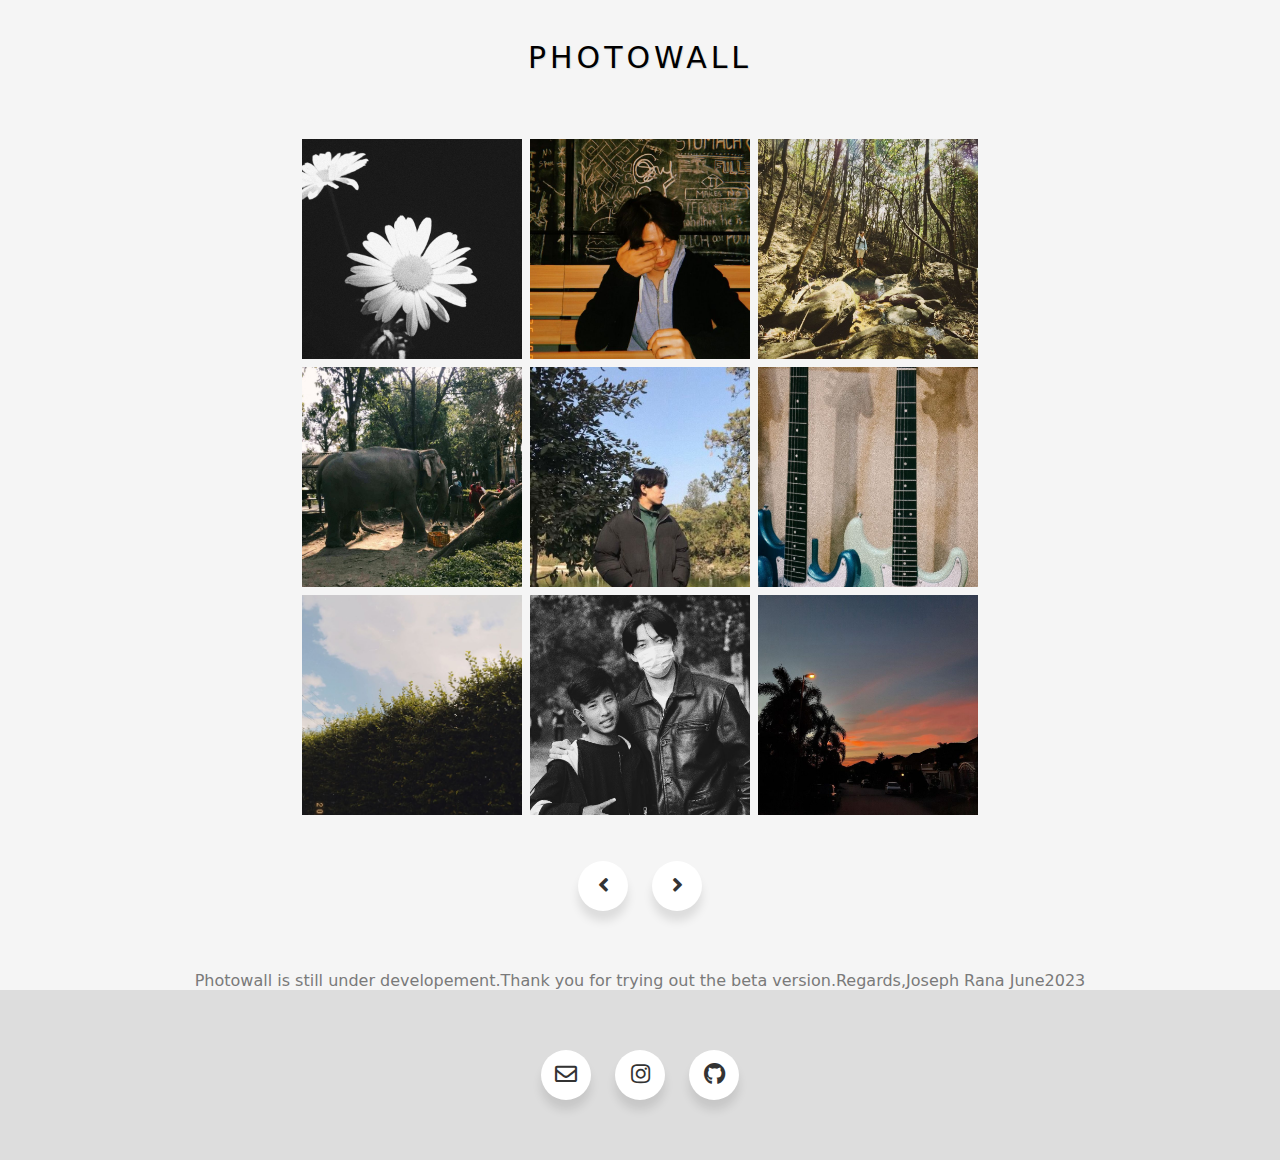
==== page2.html @ 4b539d92 "Add files via upload" ====
<!DOCTYPE html>
<html>
  <head>
    <meta charset="utf-8">
    <meta name="viewport" content="width=device-width, initial-scale=1">
    <!-- Font Awesome 5 CSS -->
    <link rel='stylesheet' href='https://cdnjs.cloudflare.com/ajax/libs/font-awesome/5.15.1/css/all.min.css'>
    <!-- Social Buttons CSS -->
    <link rel="stylesheet" href="css/button.css">	
    <link rel="stylesheet" href="css/openimage.css">

    <title style="font-weight: bold;">PHOTOWALL</title>
    <link rel="icon" href="logo/favicon.ico">
    <link rel="stylesheet" href="css/note.css">
    <style>
      body{
        background-color: whitesmoke;
      }
      .layout {
        width: auto;
        height: auto;
        display: grid;
        grid-template-rows: repeat(3, 220px);
        grid-template-columns: repeat(3, 220px);
        gap: 8px;
        justify-content: center;
        margin-top: 5%;
      }

      .photobox {
        border: none;
        border-width: 1px;
        overflow: hidden;
        display: flex;
        justify-content: center;
        align-items: center;
      }

      .title-container {
        display: flex;
        justify-content: center;
        align-items: center;
      }

      .title {
        font-family: system-ui, -apple-system, BlinkMacSystemFont, 'Segoe UI', Roboto, Oxygen, Ubuntu, Cantarell, 'Open Sans', 'Helvetica Neue', sans-serif;
        letter-spacing: 4px;
        font-weight: 500;
        font-size: 30px;
        padding-top: 40px;
        padding-bottom: 0px;
        text-align: center;
        text-shadow: 1px 1px 1px rgba(0, 0, 0, 0.1);
      }

      .image {
        max-width: 100%;
        height: auto;
        transition: opacity 0.15s;
      }
      .image:hover{
        opacity: 90%;
      }
      @media (max-width: 767px) {
        .layout {
        width: auto;
        height: auto;
        display: grid;
        grid-template-rows: repeat(9, 220px);
        grid-template-columns: repeat(1, 220px);
        gap: 8px;
        justify-content: center;
        margin-top: 5%;
         }}
    </style>
  </head>
  <body>
    <div class="title-container">
      <div class="title">PHOTOWALL</div>
    </div>
    <section class="layout">
      <div class="photobox">
        <img src="images/image1.jpg" alt="" class="image" onclick="openImage(this)">
      </div>
      <div class="photobox">
        <img src="images/image2.jpg" alt="" class="image" onclick="openImage(this)">
      </div>
      <div class="photobox">
        <img src="images/image3.jpg" alt="" class="image" onclick="openImage(this)">
      </div>
      <div class="photobox">
        <img src="images/image4.jpg" alt="" class="image" onclick="openImage(this)">
      </div>
      <div class="photobox">
          <img src="images/image5.jpg" alt="" class="image" onclick="openImage(this)">
      </div>
      <div class="photobox">
        <img src="images/image6.jpg" alt="" class="image" onclick="openImage(this)">
      </div>
      <div class="photobox">
        <img src="images/image7.jpg" alt="" class="image" onclick="openImage(this)">
      </div>
      <div class="photobox">
        <img src="images/image8.jpg" alt="" class="image" onclick="openImage(this)">
      </div>
      <div class="photobox">
        <img src="images/image9.jpg" alt="" class="image" onclick="openImage(this)">
      </div>
      <div id="overlay" class="photobox-overlay" onclick="closeImage()">
        <img id="fullImage" src="" alt="">
      </div>
    </section>
    <br>
    <br>
    <div class="wrapper" style="background: none; margin-top: 0px; padding-top: 0px;">
      <a href="index.html" class="icon youtube" id="previousPage" target="_self">
        <span><i class="fa fa-angle-left"></i></span>
      </a>
      <a href="page2.html" class="icon youtube" id="nextPage" target="_self">
        <span><i class="fa fa-angle-right"></i></span>
      </a>
    </div>
    
    <script src="js/pagecheck.js"></script>

    <div class="usernote">Photowall is still under developement.Thank you for trying out the beta version.Regards,Joseph Rana June2023</div>

    <div class="wrapper">
      <a href="https://mail.google.com/mail/u/0/#inbox?compose=GTvVlcSMTDxGlQgKJHTKpvcbzsxfJsstkmxQTtvJkmTQJgbRqJCrmjrSrvxbMxvwhbrCWmBgWHNfg" class="icon twitter" target="_blank">
        <span><i class="far fa-envelope"></i></span>
      </a>
      <a href="https://www.instagram.com/jmag.ar/" class="icon instagram" target="_blank">
        <span><i class="fab fa-instagram"></i></span>
      </a>
      <a href="https://github.com/JosephRana11" class="icon github" target="_blank">
        <span><i class="fab fa-github"></i></span>
      </a>
    </div>
   
   <script src="js/script.js"></script>

  </body>
</html>
---- css/button.css ----
/*
    Auther: Abdelrhman Said
*/

@import url("https://fonts.googleapis.com/css2?family=Poppins&display=swap");

* {
  margin: 0;
  padding: 0;
  box-sizing: border-box;
}

*:focus,
*:active {
  outline: none !important;
  -webkit-tap-highlight-color: transparent;
}

.wrapper{
    background: #ddd;
    padding: 50px;
    text-align: center;
}

.wrapper .icon{
  position: relative;
  background-color: #ffffff;
  border-radius: 50%;
  margin: 10px;
  width: 50px;
  height: 50px;
  line-height: 50px;
  font-size: 22px;
  display: inline-block;
  align-items: center;
  box-shadow: 0 10px 10px rgba(0, 0, 0, 0.1);
  cursor: pointer;
  transition: all 0.2s cubic-bezier(0.68, -0.55, 0.265, 1.55);
  color: #333;
  text-decoration: none;
}

.wrapper .tooltip {
  position: absolute;
  top: 0;
  line-height: 1.5;
  font-size: 14px;
  background-color: #ffffff;
  color: #ffffff;
  padding: 5px 8px;
  border-radius: 5px;
  box-shadow: 0 10px 10px rgba(0, 0, 0, 0.1);
  opacity: 0;
  pointer-events: none;
  transition: all 0.3s cubic-bezier(0.68, -0.55, 0.265, 1.55);
}

.wrapper .tooltip::before {
  position: absolute;
  content: "";
  height: 8px;
  width: 8px;
  background-color: #ffffff;
  bottom: -3px;
  left: 50%;
  transform: translate(-50%) rotate(45deg);
  transition: all 0.3s cubic-bezier(0.68, -0.55, 0.265, 1.55);
}

.wrapper .icon:hover span,
.wrapper .icon:hover .tooltip {
  text-shadow: 0px -1px 0px rgba(0, 0, 0, 0.1);
}

.wrapper .facebook:hover,
.wrapper .facebook:hover .tooltip,
.wrapper .facebook:hover .tooltip::before {
  background-color: #3b5999;
  color: #ffffff;
}

.wrapper .twitter:hover,
.wrapper .twitter:hover .tooltip,
.wrapper .twitter:hover .tooltip::before {
  background-color: #267cb5;
  color: #ffffff;
}

.wrapper .instagram:hover,
.wrapper .instagram:hover .tooltip,
.wrapper .instagram:hover .tooltip::before {
  background-color: #e1306c;
  color: #ffffff;
}

.wrapper .github:hover,
.wrapper .github:hover .tooltip,
.wrapper .github:hover .tooltip::before {
  background-color: #333333;
  color: #ffffff;
}

.wrapper .youtube:hover,
.wrapper .youtube:hover .tooltip,
.wrapper .youtube:hover .tooltip::before {
  background-color: rgb(177, 176, 176);
  color: #ffffff;
}
---- css/openimage.css ----
.photobox {
    position: relative;
    display: inline-block;
  }

  .photobox-overlay {
    display: none;
    position: fixed;
    top: 0;
    left: 0;
    width: 100%;
    height: 100%;
    background: rgba(0, 0, 0, 0.7);
    text-align: center;
    z-index: 9999;
  }

  .photobox-overlay img {
    max-width: 90%;
    max-height: 90%;
    margin-top: 5%;
  }

  .photobox-overlay {
    /* Existing styles */
    opacity: 0;
    transition: opacity 0.3s ease;
  }
  
  .photobox-overlay.show {
    opacity: 1;
  }
  
  .photobox-overlay img {
    /* Existing styles */
    transform: scale(0);
    transition: transform 0.3s ease;
  }
  
  .photobox-overlay.show img {
    transform: scale(1);
  }
---- css/note.css ----
.usernote{
    text-align: center; 
    font-family:system-ui, -apple-system, BlinkMacSystemFont, 'Segoe UI', Roboto, Oxygen, Ubuntu, Cantarell, 'Open Sans', 'Helvetica Neue', sans-serif; 
    color: rgb(122, 122, 122);"
}
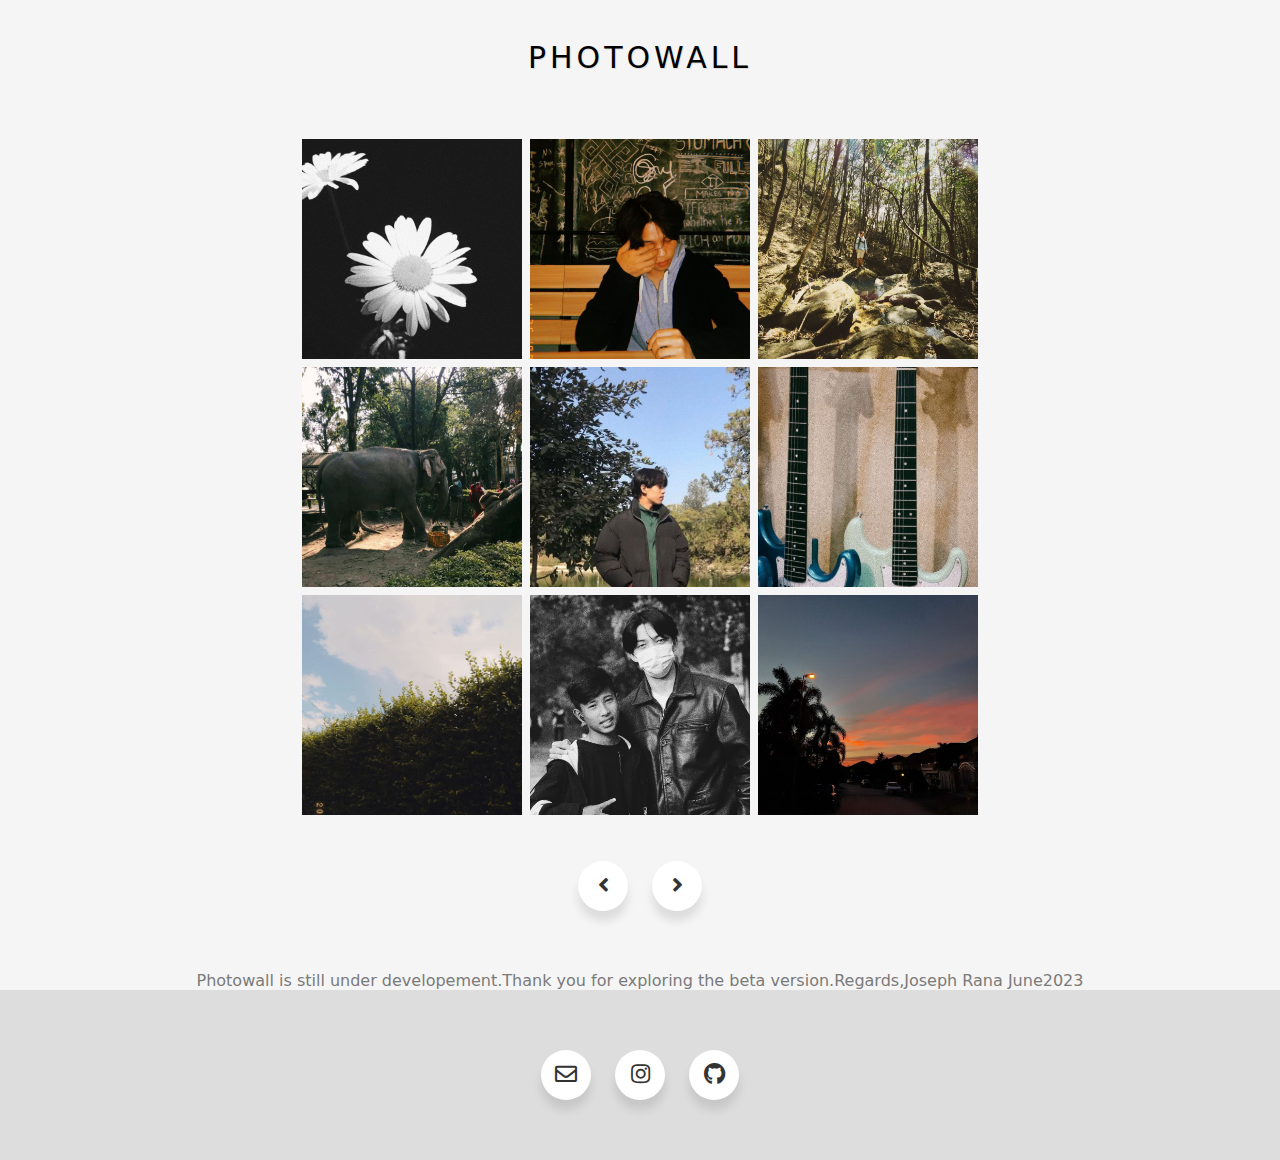
==== commit 5fcd29eb: "Add files via upload" ====
--- a/page2.html
+++ b/page2.html
@@ -123,7 +123,7 @@
     
     <script src="js/pagecheck.js"></script>
 
-    <div class="usernote">Photowall is still under developement.Thank you for trying out the beta version.Regards,Joseph Rana June2023</div>
+    <div class="usernote">Photowall is still under developement.Thank you for exploring the beta version.Regards,Joseph Rana June2023</div>
 
     <div class="wrapper">
       <a href="https://mail.google.com/mail/u/0/#inbox?compose=GTvVlcSMTDxGlQgKJHTKpvcbzsxfJsstkmxQTtvJkmTQJgbRqJCrmjrSrvxbMxvwhbrCWmBgWHNfg" class="icon twitter" target="_blank">
